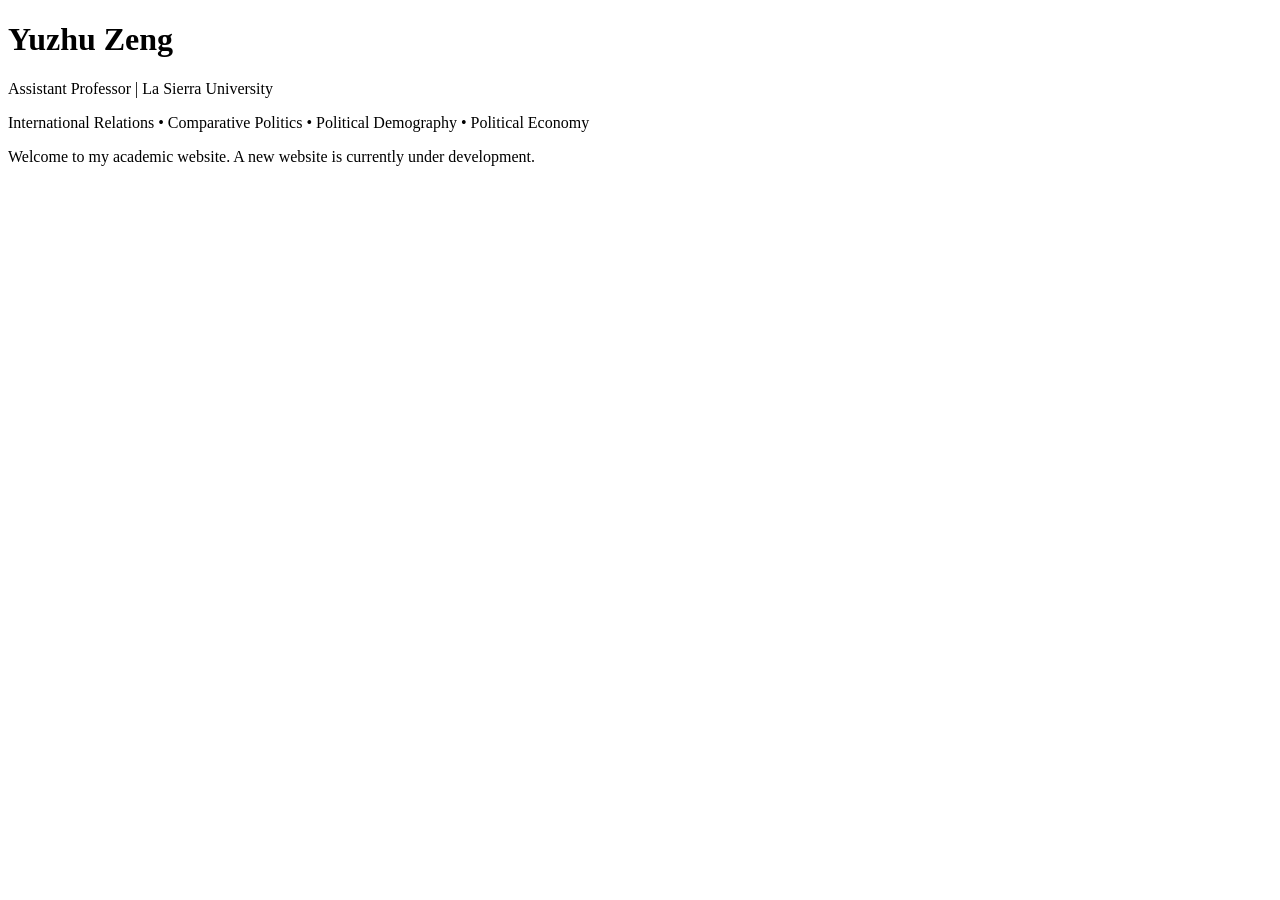
==== index.html @ 9a38152b "Create index.html" ====
<!DOCTYPE html>
<html lang="en">
<head>
  <meta charset="UTF-8">
  <meta name="viewport" content="width=device-width, initial-scale=1.0">
  <title>Yuzhu Zeng</title>
</head>

<body>
  <h1>Yuzhu Zeng</h1>

  <p>
    Assistant Professor | La Sierra University
  </p>

  <p>
    International Relations • Comparative Politics • Political Demography • Political Economy 
  </p>

  <p>
    Welcome to my academic website. A new website is currently under development.
  </p>
</body>
</html>
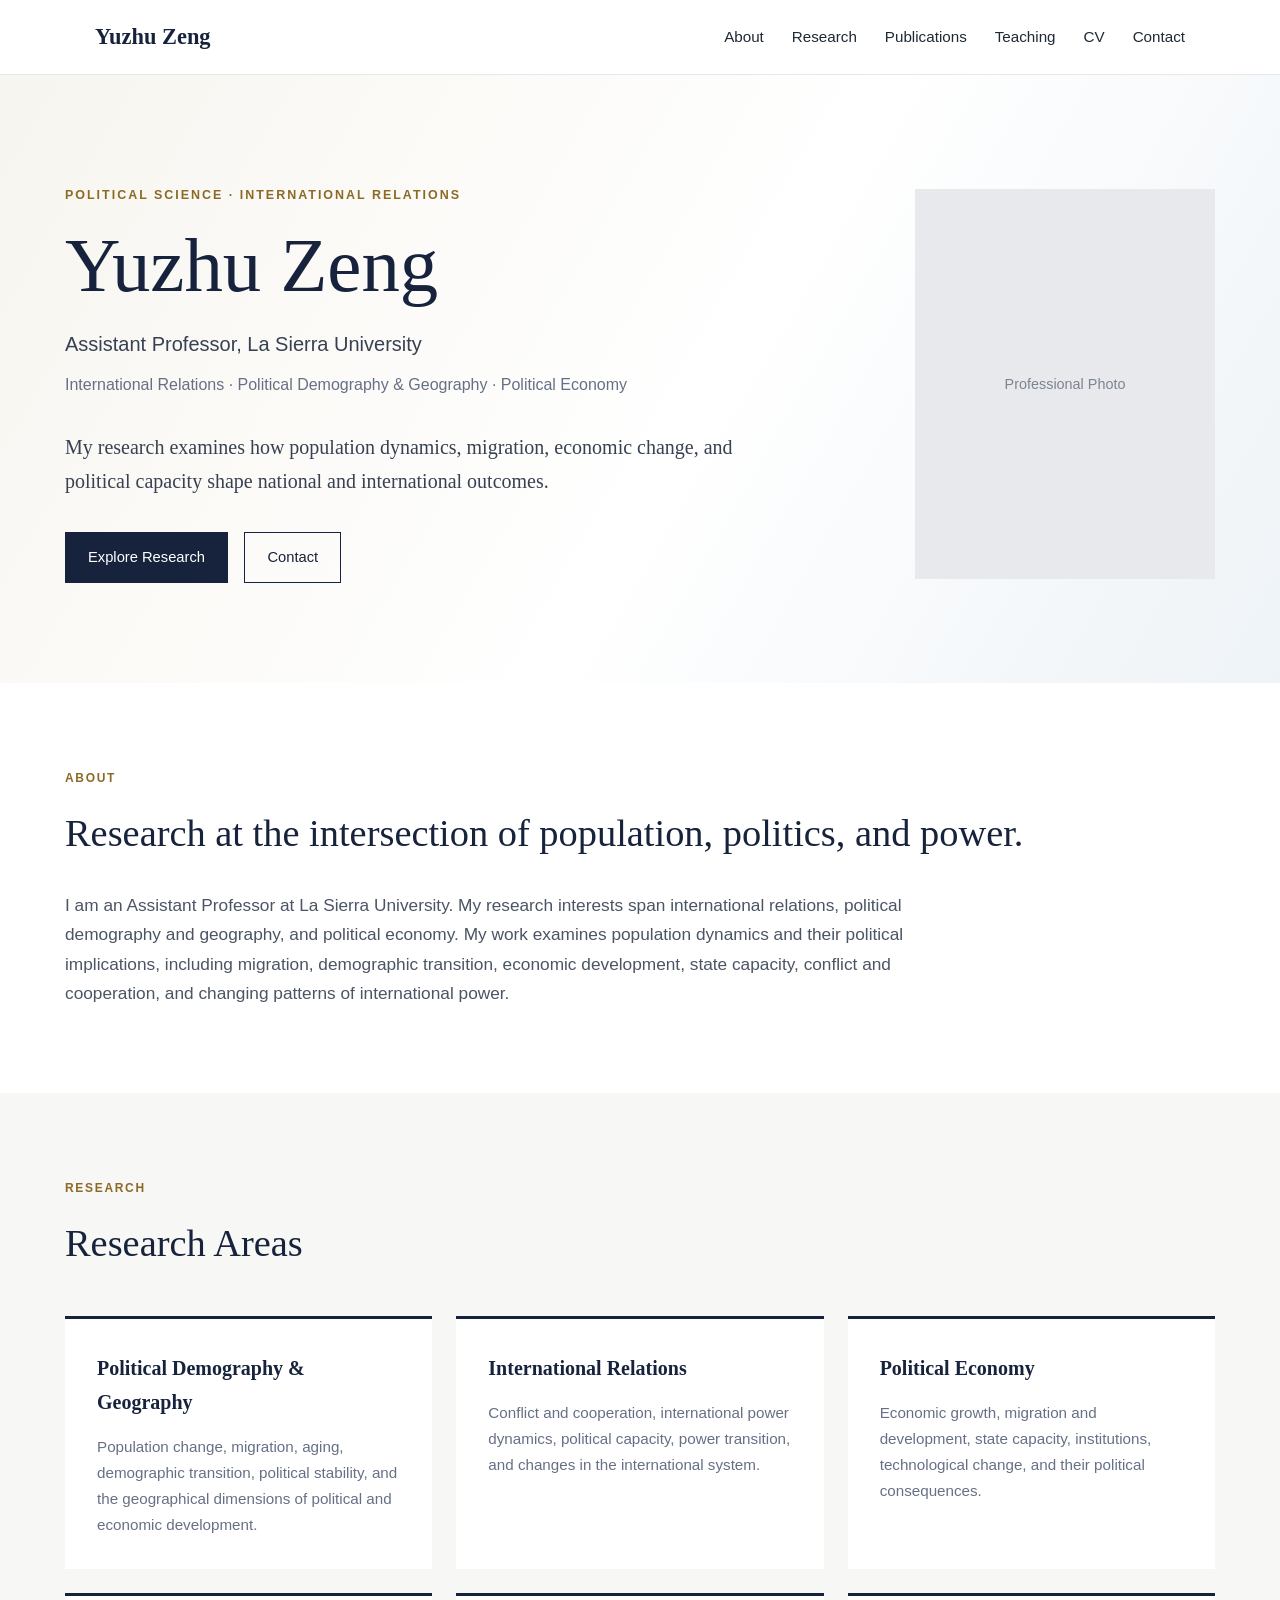
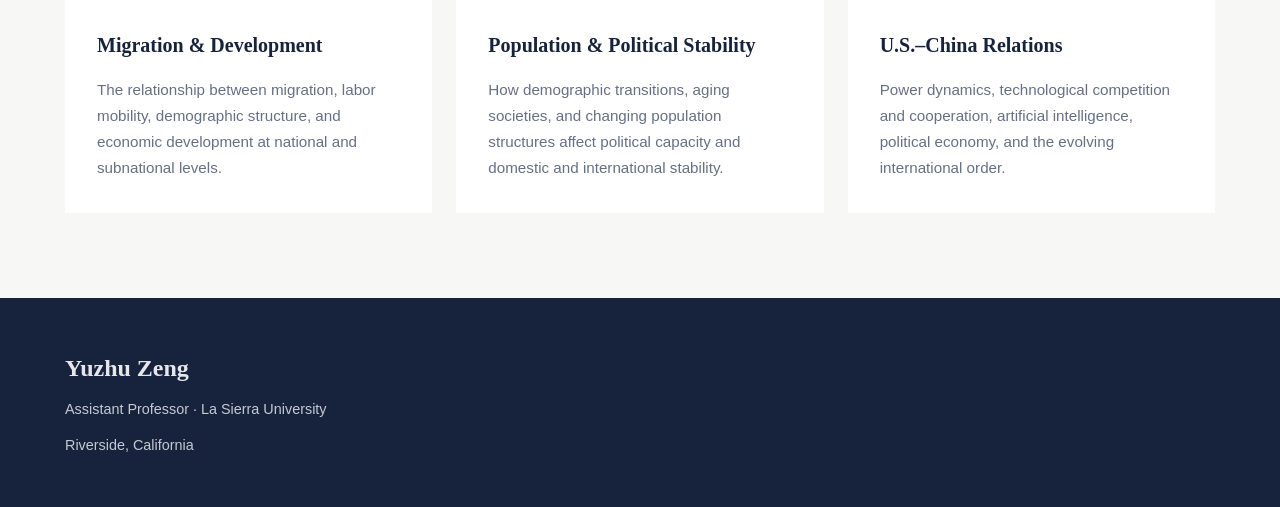
==== commit 44f3f00b: "Update index.html" ====
--- a/index.html
+++ b/index.html
@@ -3,22 +3,459 @@
 <head>
   <meta charset="UTF-8">
   <meta name="viewport" content="width=device-width, initial-scale=1.0">
-  <title>Yuzhu Zeng</title>
+
+  <title>Yuzhu Zeng | Academic Website</title>
+
+  <style>
+    * {
+      box-sizing: border-box;
+      margin: 0;
+      padding: 0;
+    }
+
+    html {
+      scroll-behavior: smooth;
+    }
+
+    body {
+      font-family: Arial, Helvetica, sans-serif;
+      color: #1f2933;
+      background: #ffffff;
+      line-height: 1.7;
+    }
+
+    a {
+      text-decoration: none;
+      color: inherit;
+    }
+
+    /* Navigation */
+    header {
+      position: sticky;
+      top: 0;
+      background: rgba(255,255,255,0.96);
+      border-bottom: 1px solid #e5e7eb;
+      z-index: 100;
+    }
+
+    nav {
+      max-width: 1150px;
+      margin: auto;
+      padding: 18px 30px;
+      display: flex;
+      justify-content: space-between;
+      align-items: center;
+    }
+
+    .name {
+      font-family: Georgia, "Times New Roman", serif;
+      font-size: 1.4rem;
+      font-weight: 600;
+      color: #17233c;
+    }
+
+    .nav-links {
+      display: flex;
+      gap: 28px;
+      font-size: 0.95rem;
+    }
+
+    .nav-links a:hover {
+      color: #8c6a26;
+    }
+
+    /* Hero */
+    .hero {
+      background:
+        linear-gradient(
+          120deg,
+          #f7f5ef 0%,
+          #ffffff 55%,
+          #eef3f7 100%
+        );
+
+      padding: 110px 30px 100px;
+    }
+
+    .hero-inner {
+      max-width: 1150px;
+      margin: auto;
+      display: grid;
+      grid-template-columns: 1.4fr 0.6fr;
+      gap: 70px;
+      align-items: center;
+    }
+
+    .eyebrow {
+      text-transform: uppercase;
+      letter-spacing: 0.16em;
+      font-size: 0.78rem;
+      color: #8c6a26;
+      margin-bottom: 20px;
+      font-weight: 600;
+    }
+
+    h1 {
+      font-family: Georgia, "Times New Roman", serif;
+      font-size: clamp(3rem, 6vw, 5.2rem);
+      line-height: 1.05;
+      color: #17233c;
+      margin-bottom: 20px;
+      font-weight: 500;
+    }
+
+    .position {
+      font-size: 1.25rem;
+      margin-bottom: 10px;
+      color: #374151;
+    }
+
+    .fields {
+      font-size: 1rem;
+      color: #667085;
+      margin-bottom: 32px;
+    }
+
+    .intro {
+      max-width: 720px;
+      font-family: Georgia, "Times New Roman", serif;
+      font-size: 1.25rem;
+      color: #374151;
+      margin-bottom: 34px;
+    }
+
+    .button {
+      display: inline-block;
+      border: 1px solid #17233c;
+      color: #17233c;
+      padding: 12px 22px;
+      margin-right: 12px;
+      font-size: 0.92rem;
+      transition: 0.2s;
+    }
+
+    .button:hover {
+      background: #17233c;
+      color: white;
+    }
+
+    .button.primary {
+      background: #17233c;
+      color: white;
+    }
+
+    .button.primary:hover {
+      background: #283957;
+    }
+
+    /* Photo placeholder */
+    .photo-box {
+      width: 100%;
+      max-width: 300px;
+      height: 390px;
+      margin-left: auto;
+      background: #e7e9ec;
+      display: flex;
+      justify-content: center;
+      align-items: center;
+      color: #7c8490;
+      font-size: 0.9rem;
+    }
+
+    /* Sections */
+    section {
+      padding: 85px 30px;
+    }
+
+    .container {
+      max-width: 1150px;
+      margin: auto;
+    }
+
+    .section-label {
+      color: #8c6a26;
+      text-transform: uppercase;
+      letter-spacing: 0.14em;
+      font-size: 0.75rem;
+      margin-bottom: 12px;
+      font-weight: 600;
+    }
+
+    h2 {
+      font-family: Georgia, "Times New Roman", serif;
+      font-size: 2.4rem;
+      color: #17233c;
+      margin-bottom: 25px;
+      font-weight: 500;
+    }
+
+    .about-text {
+      max-width: 850px;
+      font-size: 1.08rem;
+      color: #4b5563;
+    }
+
+    /* Research */
+    .research {
+      background: #f7f7f5;
+    }
+
+    .research-grid {
+      margin-top: 40px;
+      display: grid;
+      grid-template-columns: repeat(3, 1fr);
+      gap: 24px;
+    }
+
+    .research-card {
+      background: white;
+      padding: 32px;
+      border-top: 3px solid #17233c;
+      min-height: 210px;
+    }
+
+    .research-card h3 {
+      font-family: Georgia, "Times New Roman", serif;
+      color: #17233c;
+      margin-bottom: 15px;
+      font-size: 1.25rem;
+    }
+
+    .research-card p {
+      color: #667085;
+      font-size: 0.95rem;
+    }
+
+    /* Footer */
+    footer {
+      background: #17233c;
+      color: #e5e7eb;
+      padding: 50px 30px;
+    }
+
+    .footer-inner {
+      max-width: 1150px;
+      margin: auto;
+    }
+
+    footer h3 {
+      font-family: Georgia, "Times New Roman", serif;
+      font-size: 1.5rem;
+      margin-bottom: 8px;
+    }
+
+    footer p {
+      color: #c4cad3;
+      font-size: 0.9rem;
+    }
+
+    /* Mobile */
+    @media (max-width: 800px) {
+
+      .nav-links {
+        display: none;
+      }
+
+      .hero-inner {
+        grid-template-columns: 1fr;
+      }
+
+      .photo-box {
+        margin: 20px 0 0;
+        max-width: 260px;
+        height: 330px;
+      }
+
+      .research-grid {
+        grid-template-columns: 1fr;
+      }
+
+      .hero {
+        padding-top: 75px;
+      }
+    }
+  </style>
 </head>
 
+
 <body>
-  <h1>Yuzhu Zeng</h1>
-
-  <p>
-    Assistant Professor | La Sierra University
-  </p>
-
-  <p>
-    International Relations • Comparative Politics • Political Demography • Political Economy 
-  </p>
-
-  <p>
-    Welcome to my academic website. A new website is currently under development.
-  </p>
+
+<header>
+  <nav>
+    <div class="name">Yuzhu Zeng</div>
+
+    <div class="nav-links">
+      <a href="#about">About</a>
+      <a href="#research">Research</a>
+      <a href="#">Publications</a>
+      <a href="#">Teaching</a>
+      <a href="#">CV</a>
+      <a href="#contact">Contact</a>
+    </div>
+  </nav>
+</header>
+
+
+<main>
+
+  <section class="hero">
+
+    <div class="hero-inner">
+
+      <div>
+
+        <div class="eyebrow">
+          Political Science · International Relations
+        </div>
+
+        <h1>Yuzhu Zeng</h1>
+
+        <div class="position">
+          Assistant Professor, La Sierra University
+        </div>
+
+        <div class="fields">
+          International Relations · Political Demography & Geography · Political Economy
+        </div>
+
+        <p class="intro">
+          My research examines how population dynamics, migration,
+          economic change, and political capacity shape national and
+          international outcomes.
+        </p>
+
+        <a class="button primary" href="#research">Explore Research</a>
+        <a class="button" href="#contact">Contact</a>
+
+      </div>
+
+
+      <div class="photo-box">
+        Professional Photo
+      </div>
+
+    </div>
+
+  </section>
+
+
+
+  <section id="about">
+
+    <div class="container">
+
+      <div class="section-label">About</div>
+
+      <h2>Research at the intersection of population, politics, and power.</h2>
+
+      <p class="about-text">
+        I am an Assistant Professor at La Sierra University. My research
+        interests span international relations, political demography and
+        geography, and political economy. My work examines population
+        dynamics and their political implications, including migration,
+        demographic transition, economic development, state capacity,
+        conflict and cooperation, and changing patterns of international
+        power.
+      </p>
+
+    </div>
+
+  </section>
+
+
+
+  <section class="research" id="research">
+
+    <div class="container">
+
+      <div class="section-label">Research</div>
+
+      <h2>Research Areas</h2>
+
+      <div class="research-grid">
+
+        <div class="research-card">
+          <h3>Political Demography & Geography</h3>
+          <p>
+            Population change, migration, aging, demographic transition,
+            political stability, and the geographical dimensions of
+            political and economic development.
+          </p>
+        </div>
+
+        <div class="research-card">
+          <h3>International Relations</h3>
+          <p>
+            Conflict and cooperation, international power dynamics,
+            political capacity, power transition, and changes in the
+            international system.
+          </p>
+        </div>
+
+        <div class="research-card">
+          <h3>Political Economy</h3>
+          <p>
+            Economic growth, migration and development, state capacity,
+            institutions, technological change, and their political
+            consequences.
+          </p>
+        </div>
+
+        <div class="research-card">
+          <h3>Migration & Development</h3>
+          <p>
+            The relationship between migration, labor mobility,
+            demographic structure, and economic development at national
+            and subnational levels.
+          </p>
+        </div>
+
+        <div class="research-card">
+          <h3>Population & Political Stability</h3>
+          <p>
+            How demographic transitions, aging societies, and changing
+            population structures affect political capacity and domestic
+            and international stability.
+          </p>
+        </div>
+
+        <div class="research-card">
+          <h3>U.S.–China Relations</h3>
+          <p>
+            Power dynamics, technological competition and cooperation,
+            artificial intelligence, political economy, and the evolving
+            international order.
+          </p>
+        </div>
+
+      </div>
+
+    </div>
+
+  </section>
+
+</main>
+
+
+
+<footer id="contact">
+
+  <div class="footer-inner">
+
+    <h3>Yuzhu Zeng</h3>
+
+    <p>
+      Assistant Professor · La Sierra University
+    </p>
+
+    <p style="margin-top:12px;">
+      Riverside, California
+    </p>
+
+  </div>
+
+</footer>
+
+
 </body>
 </html>
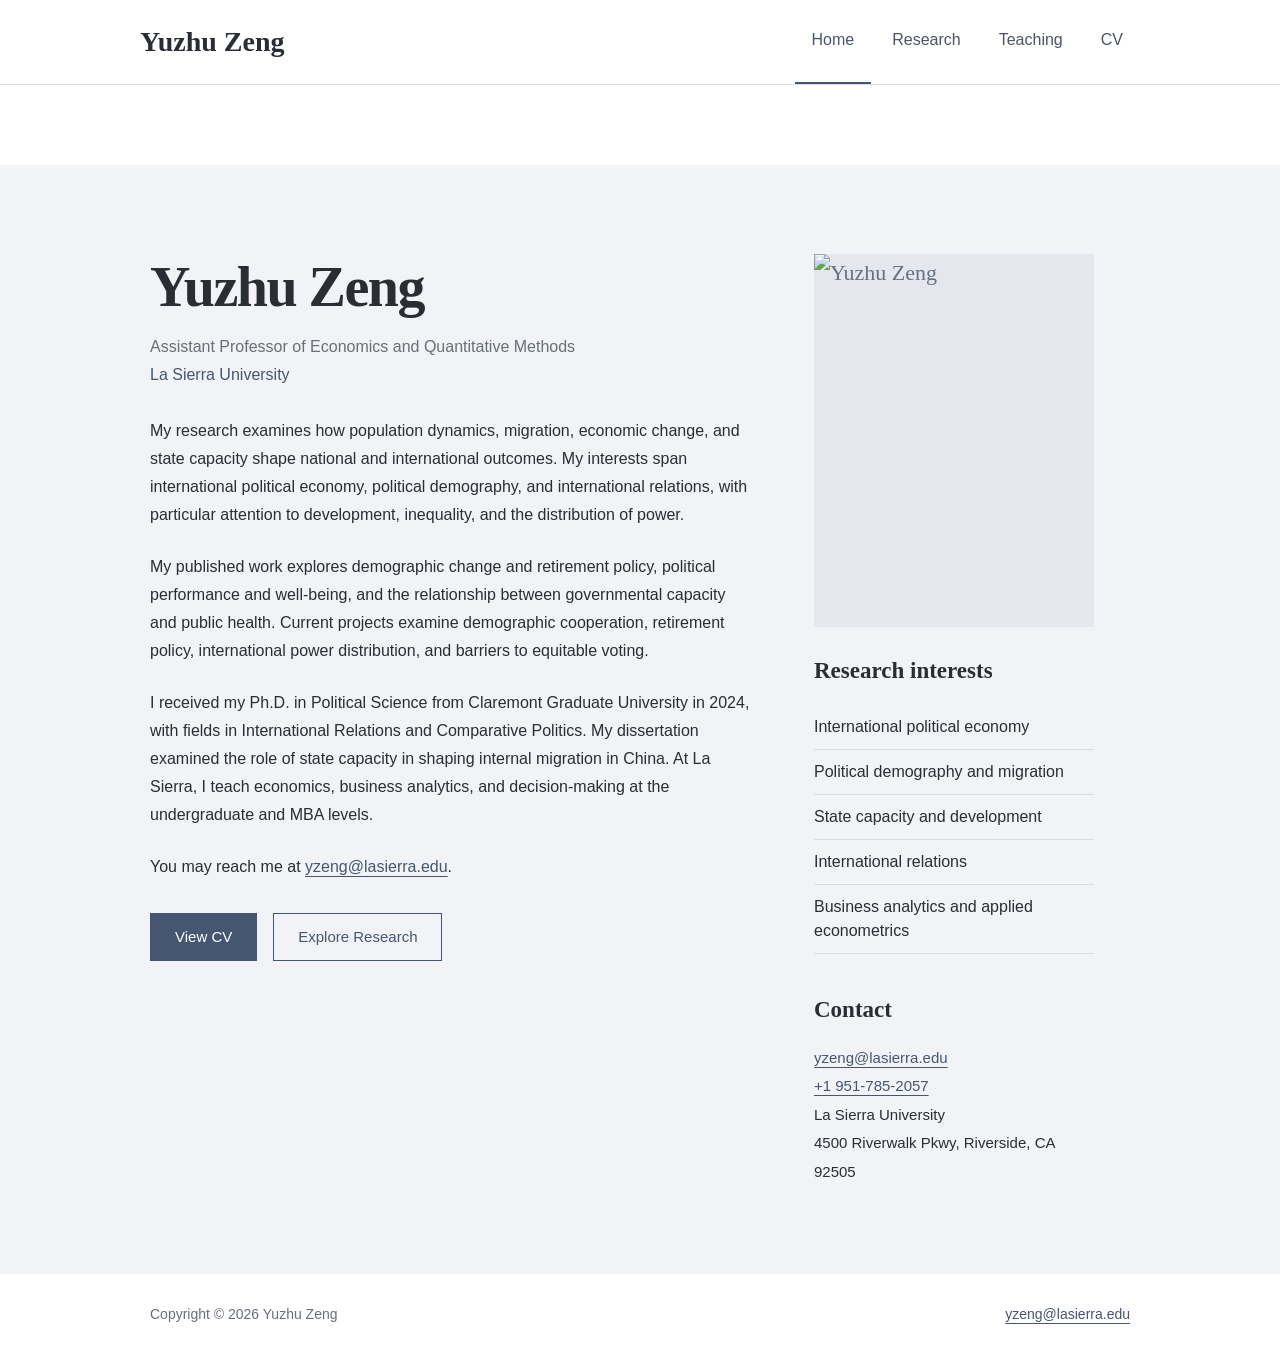
==== commit 8abcbbca: "Build academic website from CV and portrait" ====
--- a/index.html
+++ b/index.html
@@ -1,461 +1,2 @@
-<!DOCTYPE html>
-<html lang="en">
-<head>
-  <meta charset="UTF-8">
-  <meta name="viewport" content="width=device-width, initial-scale=1.0">
-
-  <title>Yuzhu Zeng | Academic Website</title>
-
-  <style>
-    * {
-      box-sizing: border-box;
-      margin: 0;
-      padding: 0;
-    }
-
-    html {
-      scroll-behavior: smooth;
-    }
-
-    body {
-      font-family: Arial, Helvetica, sans-serif;
-      color: #1f2933;
-      background: #ffffff;
-      line-height: 1.7;
-    }
-
-    a {
-      text-decoration: none;
-      color: inherit;
-    }
-
-    /* Navigation */
-    header {
-      position: sticky;
-      top: 0;
-      background: rgba(255,255,255,0.96);
-      border-bottom: 1px solid #e5e7eb;
-      z-index: 100;
-    }
-
-    nav {
-      max-width: 1150px;
-      margin: auto;
-      padding: 18px 30px;
-      display: flex;
-      justify-content: space-between;
-      align-items: center;
-    }
-
-    .name {
-      font-family: Georgia, "Times New Roman", serif;
-      font-size: 1.4rem;
-      font-weight: 600;
-      color: #17233c;
-    }
-
-    .nav-links {
-      display: flex;
-      gap: 28px;
-      font-size: 0.95rem;
-    }
-
-    .nav-links a:hover {
-      color: #8c6a26;
-    }
-
-    /* Hero */
-    .hero {
-      background:
-        linear-gradient(
-          120deg,
-          #f7f5ef 0%,
-          #ffffff 55%,
-          #eef3f7 100%
-        );
-
-      padding: 110px 30px 100px;
-    }
-
-    .hero-inner {
-      max-width: 1150px;
-      margin: auto;
-      display: grid;
-      grid-template-columns: 1.4fr 0.6fr;
-      gap: 70px;
-      align-items: center;
-    }
-
-    .eyebrow {
-      text-transform: uppercase;
-      letter-spacing: 0.16em;
-      font-size: 0.78rem;
-      color: #8c6a26;
-      margin-bottom: 20px;
-      font-weight: 600;
-    }
-
-    h1 {
-      font-family: Georgia, "Times New Roman", serif;
-      font-size: clamp(3rem, 6vw, 5.2rem);
-      line-height: 1.05;
-      color: #17233c;
-      margin-bottom: 20px;
-      font-weight: 500;
-    }
-
-    .position {
-      font-size: 1.25rem;
-      margin-bottom: 10px;
-      color: #374151;
-    }
-
-    .fields {
-      font-size: 1rem;
-      color: #667085;
-      margin-bottom: 32px;
-    }
-
-    .intro {
-      max-width: 720px;
-      font-family: Georgia, "Times New Roman", serif;
-      font-size: 1.25rem;
-      color: #374151;
-      margin-bottom: 34px;
-    }
-
-    .button {
-      display: inline-block;
-      border: 1px solid #17233c;
-      color: #17233c;
-      padding: 12px 22px;
-      margin-right: 12px;
-      font-size: 0.92rem;
-      transition: 0.2s;
-    }
-
-    .button:hover {
-      background: #17233c;
-      color: white;
-    }
-
-    .button.primary {
-      background: #17233c;
-      color: white;
-    }
-
-    .button.primary:hover {
-      background: #283957;
-    }
-
-    /* Photo placeholder */
-    .photo-box {
-      width: 100%;
-      max-width: 300px;
-      height: 390px;
-      margin-left: auto;
-      background: #e7e9ec;
-      display: flex;
-      justify-content: center;
-      align-items: center;
-      color: #7c8490;
-      font-size: 0.9rem;
-    }
-
-    /* Sections */
-    section {
-      padding: 85px 30px;
-    }
-
-    .container {
-      max-width: 1150px;
-      margin: auto;
-    }
-
-    .section-label {
-      color: #8c6a26;
-      text-transform: uppercase;
-      letter-spacing: 0.14em;
-      font-size: 0.75rem;
-      margin-bottom: 12px;
-      font-weight: 600;
-    }
-
-    h2 {
-      font-family: Georgia, "Times New Roman", serif;
-      font-size: 2.4rem;
-      color: #17233c;
-      margin-bottom: 25px;
-      font-weight: 500;
-    }
-
-    .about-text {
-      max-width: 850px;
-      font-size: 1.08rem;
-      color: #4b5563;
-    }
-
-    /* Research */
-    .research {
-      background: #f7f7f5;
-    }
-
-    .research-grid {
-      margin-top: 40px;
-      display: grid;
-      grid-template-columns: repeat(3, 1fr);
-      gap: 24px;
-    }
-
-    .research-card {
-      background: white;
-      padding: 32px;
-      border-top: 3px solid #17233c;
-      min-height: 210px;
-    }
-
-    .research-card h3 {
-      font-family: Georgia, "Times New Roman", serif;
-      color: #17233c;
-      margin-bottom: 15px;
-      font-size: 1.25rem;
-    }
-
-    .research-card p {
-      color: #667085;
-      font-size: 0.95rem;
-    }
-
-    /* Footer */
-    footer {
-      background: #17233c;
-      color: #e5e7eb;
-      padding: 50px 30px;
-    }
-
-    .footer-inner {
-      max-width: 1150px;
-      margin: auto;
-    }
-
-    footer h3 {
-      font-family: Georgia, "Times New Roman", serif;
-      font-size: 1.5rem;
-      margin-bottom: 8px;
-    }
-
-    footer p {
-      color: #c4cad3;
-      font-size: 0.9rem;
-    }
-
-    /* Mobile */
-    @media (max-width: 800px) {
-
-      .nav-links {
-        display: none;
-      }
-
-      .hero-inner {
-        grid-template-columns: 1fr;
-      }
-
-      .photo-box {
-        margin: 20px 0 0;
-        max-width: 260px;
-        height: 330px;
-      }
-
-      .research-grid {
-        grid-template-columns: 1fr;
-      }
-
-      .hero {
-        padding-top: 75px;
-      }
-    }
-  </style>
-</head>
-
-
-<body>
-
-<header>
-  <nav>
-    <div class="name">Yuzhu Zeng</div>
-
-    <div class="nav-links">
-      <a href="#about">About</a>
-      <a href="#research">Research</a>
-      <a href="#">Publications</a>
-      <a href="#">Teaching</a>
-      <a href="#">CV</a>
-      <a href="#contact">Contact</a>
-    </div>
-  </nav>
-</header>
-
-
-<main>
-
-  <section class="hero">
-
-    <div class="hero-inner">
-
-      <div>
-
-        <div class="eyebrow">
-          Political Science · International Relations
-        </div>
-
-        <h1>Yuzhu Zeng</h1>
-
-        <div class="position">
-          Assistant Professor, La Sierra University
-        </div>
-
-        <div class="fields">
-          International Relations · Political Demography & Geography · Political Economy
-        </div>
-
-        <p class="intro">
-          My research examines how population dynamics, migration,
-          economic change, and political capacity shape national and
-          international outcomes.
-        </p>
-
-        <a class="button primary" href="#research">Explore Research</a>
-        <a class="button" href="#contact">Contact</a>
-
-      </div>
-
-
-      <div class="photo-box">
-        Professional Photo
-      </div>
-
-    </div>
-
-  </section>
-
-
-
-  <section id="about">
-
-    <div class="container">
-
-      <div class="section-label">About</div>
-
-      <h2>Research at the intersection of population, politics, and power.</h2>
-
-      <p class="about-text">
-        I am an Assistant Professor at La Sierra University. My research
-        interests span international relations, political demography and
-        geography, and political economy. My work examines population
-        dynamics and their political implications, including migration,
-        demographic transition, economic development, state capacity,
-        conflict and cooperation, and changing patterns of international
-        power.
-      </p>
-
-    </div>
-
-  </section>
-
-
-
-  <section class="research" id="research">
-
-    <div class="container">
-
-      <div class="section-label">Research</div>
-
-      <h2>Research Areas</h2>
-
-      <div class="research-grid">
-
-        <div class="research-card">
-          <h3>Political Demography & Geography</h3>
-          <p>
-            Population change, migration, aging, demographic transition,
-            political stability, and the geographical dimensions of
-            political and economic development.
-          </p>
-        </div>
-
-        <div class="research-card">
-          <h3>International Relations</h3>
-          <p>
-            Conflict and cooperation, international power dynamics,
-            political capacity, power transition, and changes in the
-            international system.
-          </p>
-        </div>
-
-        <div class="research-card">
-          <h3>Political Economy</h3>
-          <p>
-            Economic growth, migration and development, state capacity,
-            institutions, technological change, and their political
-            consequences.
-          </p>
-        </div>
-
-        <div class="research-card">
-          <h3>Migration & Development</h3>
-          <p>
-            The relationship between migration, labor mobility,
-            demographic structure, and economic development at national
-            and subnational levels.
-          </p>
-        </div>
-
-        <div class="research-card">
-          <h3>Population & Political Stability</h3>
-          <p>
-            How demographic transitions, aging societies, and changing
-            population structures affect political capacity and domestic
-            and international stability.
-          </p>
-        </div>
-
-        <div class="research-card">
-          <h3>U.S.–China Relations</h3>
-          <p>
-            Power dynamics, technological competition and cooperation,
-            artificial intelligence, political economy, and the evolving
-            international order.
-          </p>
-        </div>
-
-      </div>
-
-    </div>
-
-  </section>
-
-</main>
-
-
-
-<footer id="contact">
-
-  <div class="footer-inner">
-
-    <h3>Yuzhu Zeng</h3>
-
-    <p>
-      Assistant Professor · La Sierra University
-    </p>
-
-    <p style="margin-top:12px;">
-      Riverside, California
-    </p>
-
-  </div>
-
-</footer>
-
-
-</body>
-</html>
+<!doctype html>
+<html lang="en"><head><meta charset="utf-8"><meta name="viewport" content="width=device-width, initial-scale=1"><title>Yuzhu Zeng</title><meta name="description" content="Yuzhu Zeng is an Assistant Professor of Economics and Quantitative Methods at La Sierra University, researching political economy, demography, and state capacity."><link rel="canonical" href="https://yuzhuzeng.com/"><link rel="icon" type="image/svg+xml" href="data:image/svg+xml,%3Csvg%20xmlns%3D%22http%3A%2F%2Fwww.w3.org%2F2000%2Fsvg%22%20viewBox%3D%220%200%2064%2064%22%3E%3Crect%20width%3D%2264%22%20height%3D%2264%22%20rx%3D%228%22%20fill%3D%22%23455671%22%2F%3E%3Ctext%20x%3D%2232%22%20y%3D%2244%22%20text-anchor%3D%22middle%22%20font-family%3D%22Georgia%22%20font-size%3D%2238%22%20fill%3D%22white%22%3EZ%3C%2Ftext%3E%3C%2Fsvg%3E"><link rel="stylesheet" href="styles.css"></head><body><a class="skip" href="#content">Skip to content</a><header class="header"><div class="header-inner"><a class="brand" href="./">Yuzhu Zeng</a><nav class="nav" aria-label="Main navigation"><a href="./" aria-current="page">Home</a><a href="research/">Research</a><a href="teaching/">Teaching</a><a href="cv/">CV</a></nav></div></header><main id="content"><div class="content"><div class="home-grid"><div id="about"><h1>Yuzhu Zeng</h1><p class="affiliation">Assistant Professor of Economics and Quantitative Methods<br><a href="https://lasierra.edu/">La Sierra University</a></p><p>My research examines how population dynamics, migration, economic change, and state capacity shape national and international outcomes. My interests span international political economy, political demography, and international relations, with particular attention to development, inequality, and the distribution of power.</p><p>My published work explores demographic change and retirement policy, political performance and well-being, and the relationship between governmental capacity and public health. Current projects examine demographic cooperation, retirement policy, international power distribution, and barriers to equitable voting.</p><p>I received my Ph.D. in Political Science from Claremont Graduate University in 2024, with fields in International Relations and Comparative Politics. My dissertation examined the role of state capacity in shaping internal migration in China. At La Sierra, I teach economics, business analytics, and decision-making at the undergraduate and MBA levels.</p><p>You may reach me at <a href="mailto:yzeng@lasierra.edu">yzeng@lasierra.edu</a>.</p><div class="actions"><a class="button primary" href="cv/">View CV</a><a class="button" href="research/">Explore Research</a></div></div><aside class="profile-aside"><img class="portrait" src="assets/yuzhu-zeng.jpg" alt="Yuzhu Zeng" width="300" height="340"><h2>Research interests</h2><ul class="interest-list"><li>International political economy</li><li>Political demography and migration</li><li>State capacity and development</li><li>International relations</li><li>Business analytics and applied econometrics</li></ul><h2>Contact</h2><address id="contact"><a href="mailto:yzeng@lasierra.edu">yzeng@lasierra.edu</a><br><a href="tel:+19517852057">+1 951-785-2057</a><br>La Sierra University<br>4500 Riverwalk Pkwy, Riverside, CA 92505</address></aside></div></div></main><footer class="footer"><span>Copyright © 2026 Yuzhu Zeng</span><a href="mailto:yzeng@lasierra.edu">yzeng@lasierra.edu</a></footer></body></html>
--- a/styles.css
+++ b/styles.css
@@ -0,0 +1,3 @@
+:root{color-scheme:light;--ink:#292e35;--muted:#686f79;--accent:#455671;--surface:#f1f3f6;--line:#d9dde3}*{box-sizing:border-box}html{scroll-behavior:smooth}body{margin:0;color:var(--ink);font-family:Arial,Helvetica,sans-serif;font-size:16px;line-height:1.75}a{color:var(--accent);text-underline-offset:4px}a:hover{color:#1b2a43}a:focus-visible,summary:focus-visible{outline:3px solid #687fa3;outline-offset:5px}.skip{position:absolute;left:16px;top:-100px;background:white;padding:10px;z-index:2}.skip:focus{top:10px}.header{border-bottom:1px solid var(--line)}.header-inner{max-width:1000px;margin:auto;display:flex;align-items:center;justify-content:space-between;gap:24px;min-height:84px}.brand{font:bold 28px Georgia,serif;color:var(--ink);text-decoration:none}.nav{display:flex;align-self:stretch;gap:4px}.nav a{padding:26px 17px 22px;text-decoration:none;border-bottom:2px solid transparent;color:#4d5561}.nav a[aria-current=page]{border-color:var(--accent);color:var(--accent)}main{margin-top:80px;background:var(--surface);min-height:calc(100vh - 258px)}.content{max-width:1000px;margin:auto;padding:80px 10px 88px}.home-grid{display:grid;grid-template-columns:minmax(0,600px) 300px;gap:64px;align-items:start}h1,h2,h3{font-family:Georgia,'Times New Roman',serif;line-height:1.2;color:var(--ink)}h1{font-size:56px;margin:9px 0 12px;font-weight:700;letter-spacing:-1.5px}h2{font-size:30px;margin:0 0 26px}h3{font-size:21px;margin:0 0 10px}p{margin:0 0 24px}.affiliation{color:var(--muted);margin-bottom:28px}.placeholder{color:var(--muted)}.portrait{height:340px;display:flex;align-items:center;justify-content:center;background:#e4e8ee;border:1px solid #d2d8e1;color:#657080;font-family:Georgia,serif;font-size:22px}.actions{display:flex;gap:16px;flex-wrap:wrap;margin-top:32px}.button{display:inline-block;padding:10px 24px;text-decoration:none;border:1px solid var(--accent);font-size:15px}.button.primary{background:var(--accent);color:white}.button:hover{background:#dfe5ee}.button.primary:hover{background:#33435c}.page-title{font-size:42px;margin:0 0 42px}.section{margin-bottom:48px;max-width:820px}.section:last-child{margin-bottom:0}.entry{padding:24px 0;border-top:1px solid var(--line)}.entry p{margin:8px 0}.entry summary{cursor:pointer;font-weight:600;color:var(--accent)}.entry details p{padding:12px 0 0;font-weight:normal;color:var(--muted)}.footer{max-width:1000px;margin:0 auto;padding:28px 10px;font-size:14px;color:var(--muted)}@media(max-width:1100px){.header-inner{margin:0 32px}.content,.footer{margin:0 32px}.home-grid{grid-template-columns:minmax(0,1fr) 28%;gap:40px}.portrait{height:auto;aspect-ratio:15/17}}@media(max-width:650px){.header-inner{margin:0 22px;display:block;padding-top:20px}.brand{font-size:25px}.nav{margin-top:10px}.nav a{padding:12px 13px}.nav a:first-child{padding-left:0}main{margin-top:30px}.content{margin:0;padding:40px 24px 52px}.home-grid{grid-template-columns:1fr;gap:32px}h1{font-size:43px}.page-title{font-size:36px}.portrait{max-width:300px;width:100%;grid-row:2}.footer{margin:0;padding:24px}.actions{gap:12px}h2{font-size:27px}}@media(prefers-reduced-motion:reduce){html{scroll-behavior:auto}}
+.profile-aside{border-top:3px solid var(--accent);padding-top:26px;margin-top:13px}.profile-aside h2{font-size:23px;margin:0 0 20px}.profile-aside address{font-style:normal;font-size:15px;line-height:1.9;overflow-wrap:anywhere}.interest-list{list-style:none;padding:0;margin:0 0 42px}.interest-list li{padding:10px 0;border-bottom:1px solid var(--line);line-height:1.5}.profile-aside .portrait{width:100%;object-fit:cover;margin-bottom:30px}.section-nav{display:flex;flex-wrap:wrap;gap:12px 24px;border-bottom:1px solid var(--line);padding-bottom:24px;margin-bottom:48px}.section{scroll-margin-top:28px}.publication h3{line-height:1.4;font-size:22px}.publication-meta,.section-meta,.download-meta,.course-level{color:var(--muted)}.publication-meta{font-size:15px}.paper-link{font-size:14px}.page-intro{max-width:760px;margin-bottom:40px}.teaching-section h2{margin-bottom:10px}.section-meta{margin-bottom:24px}.course{display:grid;grid-template-columns:155px 1fr;gap:30px}.course .course-code{margin:0;font-weight:bold;font-size:15px;color:var(--accent)}.course-level{font-size:14px;display:block;line-height:1.5;margin-top:6px}.course h3{font-size:22px;line-height:1.35}.course p{margin:8px 0 0}.cv-entry{display:grid;grid-template-columns:145px 1fr;gap:28px}.cv-year{color:var(--accent);font-size:15px}.cv-entry h3{font-size:22px;line-height:1.4}.cv-download{display:flex;gap:20px;align-items:center;flex-wrap:wrap;margin-bottom:56px}.download-meta{font-size:14px}.footer{display:flex;justify-content:space-between;gap:16px;flex-wrap:wrap}.affiliation a{text-decoration:none}.home-grid{grid-template-columns:minmax(0,600px) minmax(0,280px)}@media(max-width:1100px){.home-grid{grid-template-columns:minmax(0,1fr) minmax(0,260px);gap:40px}}@media(max-width:760px){.home-grid{grid-template-columns:1fr}.profile-aside{max-width:100%;margin-top:8px}.profile-aside .portrait{max-width:300px}.course,.cv-entry{grid-template-columns:1fr;gap:10px}.section-nav{gap:10px 20px}.course-level{display:inline;margin-left:12px}.course .course-code{display:inline}.cv-entry h3,.course h3,.publication h3{font-size:21px}.page-title{margin-bottom:28px}}
+.profile-aside:has(.portrait){border-top:0;padding-top:0;margin-top:9px}.profile-aside .portrait{height:auto;aspect-ratio:3/4;object-fit:cover;border:0;}
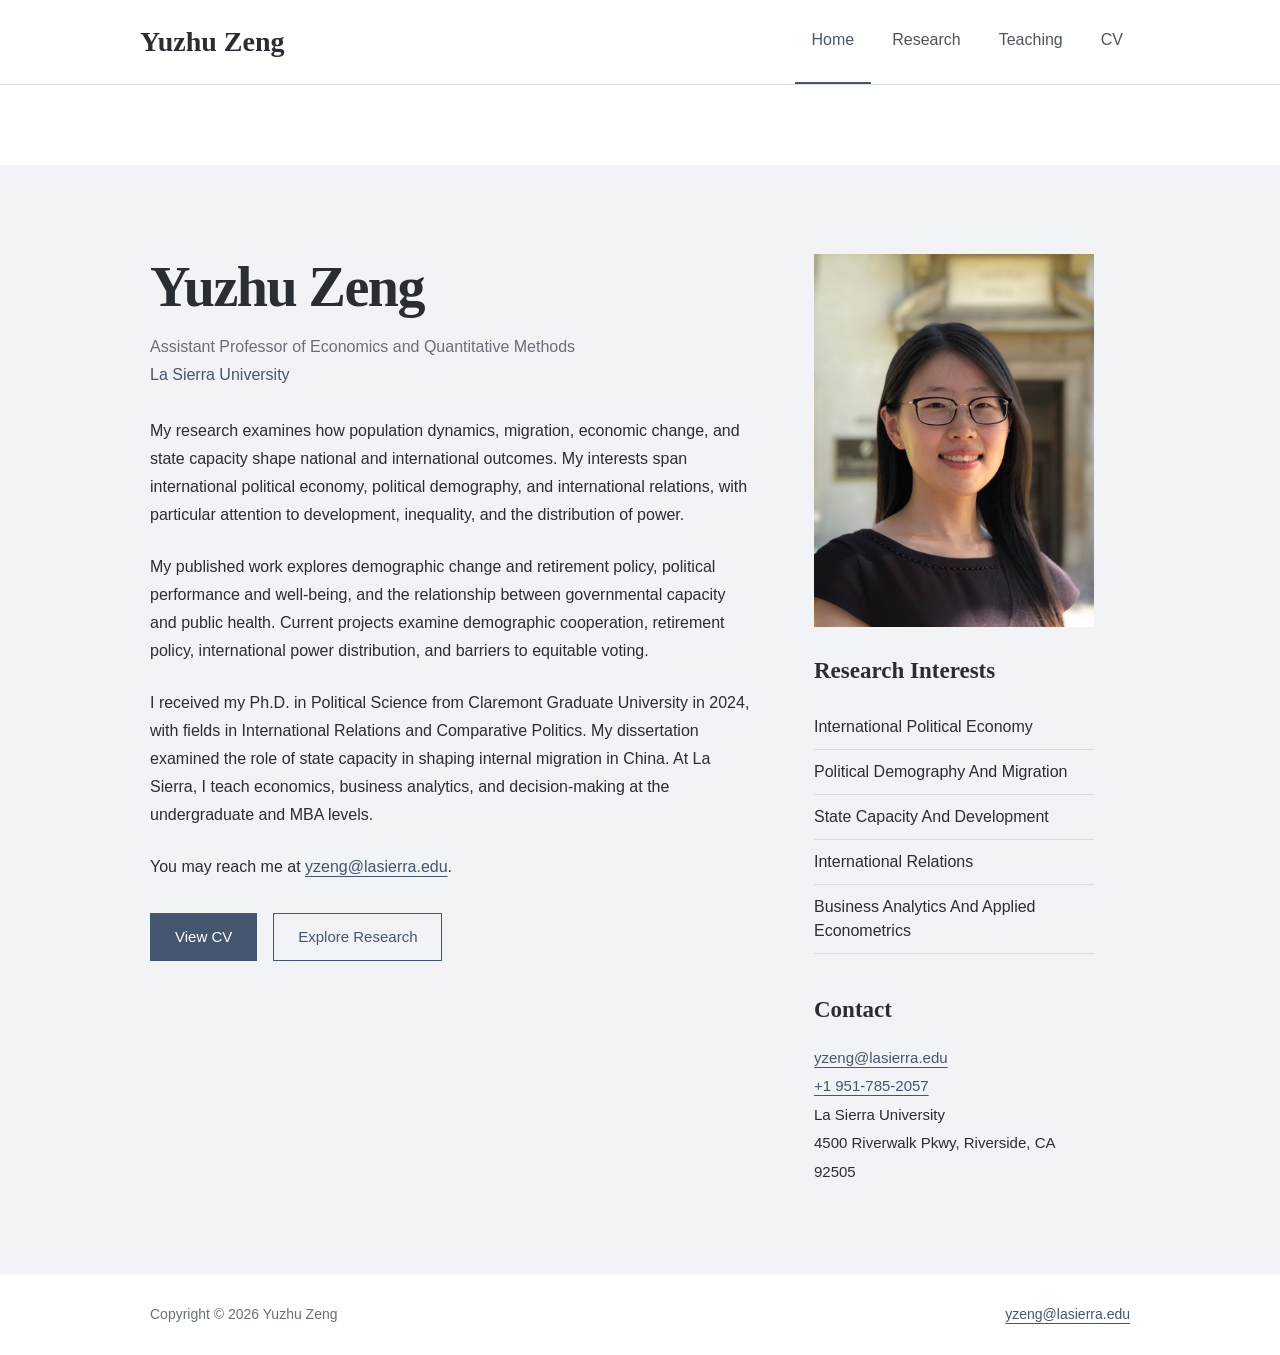
==== commit c5f1cb22: "Capitalize research interests and style research tabs" ====
--- a/index.html
+++ b/index.html
@@ -1,2 +1,2 @@
 <!doctype html>
-<html lang="en"><head><meta charset="utf-8"><meta name="viewport" content="width=device-width, initial-scale=1"><title>Yuzhu Zeng</title><meta name="description" content="Yuzhu Zeng is an Assistant Professor of Economics and Quantitative Methods at La Sierra University, researching political economy, demography, and state capacity."><link rel="canonical" href="https://yuzhuzeng.com/"><link rel="icon" type="image/svg+xml" href="data:image/svg+xml,%3Csvg%20xmlns%3D%22http%3A%2F%2Fwww.w3.org%2F2000%2Fsvg%22%20viewBox%3D%220%200%2064%2064%22%3E%3Crect%20width%3D%2264%22%20height%3D%2264%22%20rx%3D%228%22%20fill%3D%22%23455671%22%2F%3E%3Ctext%20x%3D%2232%22%20y%3D%2244%22%20text-anchor%3D%22middle%22%20font-family%3D%22Georgia%22%20font-size%3D%2238%22%20fill%3D%22white%22%3EZ%3C%2Ftext%3E%3C%2Fsvg%3E"><link rel="stylesheet" href="styles.css"></head><body><a class="skip" href="#content">Skip to content</a><header class="header"><div class="header-inner"><a class="brand" href="./">Yuzhu Zeng</a><nav class="nav" aria-label="Main navigation"><a href="./" aria-current="page">Home</a><a href="research/">Research</a><a href="teaching/">Teaching</a><a href="cv/">CV</a></nav></div></header><main id="content"><div class="content"><div class="home-grid"><div id="about"><h1>Yuzhu Zeng</h1><p class="affiliation">Assistant Professor of Economics and Quantitative Methods<br><a href="https://lasierra.edu/">La Sierra University</a></p><p>My research examines how population dynamics, migration, economic change, and state capacity shape national and international outcomes. My interests span international political economy, political demography, and international relations, with particular attention to development, inequality, and the distribution of power.</p><p>My published work explores demographic change and retirement policy, political performance and well-being, and the relationship between governmental capacity and public health. Current projects examine demographic cooperation, retirement policy, international power distribution, and barriers to equitable voting.</p><p>I received my Ph.D. in Political Science from Claremont Graduate University in 2024, with fields in International Relations and Comparative Politics. My dissertation examined the role of state capacity in shaping internal migration in China. At La Sierra, I teach economics, business analytics, and decision-making at the undergraduate and MBA levels.</p><p>You may reach me at <a href="mailto:yzeng@lasierra.edu">yzeng@lasierra.edu</a>.</p><div class="actions"><a class="button primary" href="cv/">View CV</a><a class="button" href="research/">Explore Research</a></div></div><aside class="profile-aside"><img class="portrait" src="assets/yuzhu-zeng.jpg" alt="Yuzhu Zeng" width="300" height="340"><h2>Research interests</h2><ul class="interest-list"><li>International political economy</li><li>Political demography and migration</li><li>State capacity and development</li><li>International relations</li><li>Business analytics and applied econometrics</li></ul><h2>Contact</h2><address id="contact"><a href="mailto:yzeng@lasierra.edu">yzeng@lasierra.edu</a><br><a href="tel:+19517852057">+1 951-785-2057</a><br>La Sierra University<br>4500 Riverwalk Pkwy, Riverside, CA 92505</address></aside></div></div></main><footer class="footer"><span>Copyright © 2026 Yuzhu Zeng</span><a href="mailto:yzeng@lasierra.edu">yzeng@lasierra.edu</a></footer></body></html>
+<html lang="en"><head><meta charset="utf-8"><meta name="viewport" content="width=device-width, initial-scale=1"><title>Yuzhu Zeng</title><meta name="description" content="Yuzhu Zeng is an Assistant Professor of Economics and Quantitative Methods at La Sierra University, researching political economy, demography, and state capacity."><link rel="canonical" href="https://yuzhuzeng.com/"><link rel="icon" type="image/svg+xml" href="data:image/svg+xml,%3Csvg%20xmlns%3D%22http%3A%2F%2Fwww.w3.org%2F2000%2Fsvg%22%20viewBox%3D%220%200%2064%2064%22%3E%3Crect%20width%3D%2264%22%20height%3D%2264%22%20rx%3D%228%22%20fill%3D%22%23455671%22%2F%3E%3Ctext%20x%3D%2232%22%20y%3D%2244%22%20text-anchor%3D%22middle%22%20font-family%3D%22Georgia%22%20font-size%3D%2238%22%20fill%3D%22white%22%3EZ%3C%2Ftext%3E%3C%2Fsvg%3E"><link rel="stylesheet" href="styles.css"></head><body><a class="skip" href="#content">Skip to content</a><header class="header"><div class="header-inner"><a class="brand" href="./">Yuzhu Zeng</a><nav class="nav" aria-label="Main navigation"><a href="./" aria-current="page">Home</a><a href="research/">Research</a><a href="teaching/">Teaching</a><a href="cv/">CV</a></nav></div></header><main id="content"><div class="content"><div class="home-grid"><div id="about"><h1>Yuzhu Zeng</h1><p class="affiliation">Assistant Professor of Economics and Quantitative Methods<br><a href="https://lasierra.edu/">La Sierra University</a></p><p>My research examines how population dynamics, migration, economic change, and state capacity shape national and international outcomes. My interests span international political economy, political demography, and international relations, with particular attention to development, inequality, and the distribution of power.</p><p>My published work explores demographic change and retirement policy, political performance and well-being, and the relationship between governmental capacity and public health. Current projects examine demographic cooperation, retirement policy, international power distribution, and barriers to equitable voting.</p><p>I received my Ph.D. in Political Science from Claremont Graduate University in 2024, with fields in International Relations and Comparative Politics. My dissertation examined the role of state capacity in shaping internal migration in China. At La Sierra, I teach economics, business analytics, and decision-making at the undergraduate and MBA levels.</p><p>You may reach me at <a href="mailto:yzeng@lasierra.edu">yzeng@lasierra.edu</a>.</p><div class="actions"><a class="button primary" href="cv/">View CV</a><a class="button" href="research/">Explore Research</a></div></div><aside class="profile-aside"><img class="portrait" src="assets/yuzhu-zeng.jpg" alt="Yuzhu Zeng" width="300" height="340"><h2>Research Interests</h2><ul class="interest-list"><li>International Political Economy</li><li>Political Demography And Migration</li><li>State Capacity And Development</li><li>International Relations</li><li>Business Analytics And Applied Econometrics</li></ul><h2>Contact</h2><address id="contact"><a href="mailto:yzeng@lasierra.edu">yzeng@lasierra.edu</a><br><a href="tel:+19517852057">+1 951-785-2057</a><br>La Sierra University<br>4500 Riverwalk Pkwy, Riverside, CA 92505</address></aside></div></div></main><footer class="footer"><span>Copyright © 2026 Yuzhu Zeng</span><a href="mailto:yzeng@lasierra.edu">yzeng@lasierra.edu</a></footer></body></html>
--- a/styles.css
+++ b/styles.css
@@ -1,3 +1,5 @@
 :root{color-scheme:light;--ink:#292e35;--muted:#686f79;--accent:#455671;--surface:#f1f3f6;--line:#d9dde3}*{box-sizing:border-box}html{scroll-behavior:smooth}body{margin:0;color:var(--ink);font-family:Arial,Helvetica,sans-serif;font-size:16px;line-height:1.75}a{color:var(--accent);text-underline-offset:4px}a:hover{color:#1b2a43}a:focus-visible,summary:focus-visible{outline:3px solid #687fa3;outline-offset:5px}.skip{position:absolute;left:16px;top:-100px;background:white;padding:10px;z-index:2}.skip:focus{top:10px}.header{border-bottom:1px solid var(--line)}.header-inner{max-width:1000px;margin:auto;display:flex;align-items:center;justify-content:space-between;gap:24px;min-height:84px}.brand{font:bold 28px Georgia,serif;color:var(--ink);text-decoration:none}.nav{display:flex;align-self:stretch;gap:4px}.nav a{padding:26px 17px 22px;text-decoration:none;border-bottom:2px solid transparent;color:#4d5561}.nav a[aria-current=page]{border-color:var(--accent);color:var(--accent)}main{margin-top:80px;background:var(--surface);min-height:calc(100vh - 258px)}.content{max-width:1000px;margin:auto;padding:80px 10px 88px}.home-grid{display:grid;grid-template-columns:minmax(0,600px) 300px;gap:64px;align-items:start}h1,h2,h3{font-family:Georgia,'Times New Roman',serif;line-height:1.2;color:var(--ink)}h1{font-size:56px;margin:9px 0 12px;font-weight:700;letter-spacing:-1.5px}h2{font-size:30px;margin:0 0 26px}h3{font-size:21px;margin:0 0 10px}p{margin:0 0 24px}.affiliation{color:var(--muted);margin-bottom:28px}.placeholder{color:var(--muted)}.portrait{height:340px;display:flex;align-items:center;justify-content:center;background:#e4e8ee;border:1px solid #d2d8e1;color:#657080;font-family:Georgia,serif;font-size:22px}.actions{display:flex;gap:16px;flex-wrap:wrap;margin-top:32px}.button{display:inline-block;padding:10px 24px;text-decoration:none;border:1px solid var(--accent);font-size:15px}.button.primary{background:var(--accent);color:white}.button:hover{background:#dfe5ee}.button.primary:hover{background:#33435c}.page-title{font-size:42px;margin:0 0 42px}.section{margin-bottom:48px;max-width:820px}.section:last-child{margin-bottom:0}.entry{padding:24px 0;border-top:1px solid var(--line)}.entry p{margin:8px 0}.entry summary{cursor:pointer;font-weight:600;color:var(--accent)}.entry details p{padding:12px 0 0;font-weight:normal;color:var(--muted)}.footer{max-width:1000px;margin:0 auto;padding:28px 10px;font-size:14px;color:var(--muted)}@media(max-width:1100px){.header-inner{margin:0 32px}.content,.footer{margin:0 32px}.home-grid{grid-template-columns:minmax(0,1fr) 28%;gap:40px}.portrait{height:auto;aspect-ratio:15/17}}@media(max-width:650px){.header-inner{margin:0 22px;display:block;padding-top:20px}.brand{font-size:25px}.nav{margin-top:10px}.nav a{padding:12px 13px}.nav a:first-child{padding-left:0}main{margin-top:30px}.content{margin:0;padding:40px 24px 52px}.home-grid{grid-template-columns:1fr;gap:32px}h1{font-size:43px}.page-title{font-size:36px}.portrait{max-width:300px;width:100%;grid-row:2}.footer{margin:0;padding:24px}.actions{gap:12px}h2{font-size:27px}}@media(prefers-reduced-motion:reduce){html{scroll-behavior:auto}}
 .profile-aside{border-top:3px solid var(--accent);padding-top:26px;margin-top:13px}.profile-aside h2{font-size:23px;margin:0 0 20px}.profile-aside address{font-style:normal;font-size:15px;line-height:1.9;overflow-wrap:anywhere}.interest-list{list-style:none;padding:0;margin:0 0 42px}.interest-list li{padding:10px 0;border-bottom:1px solid var(--line);line-height:1.5}.profile-aside .portrait{width:100%;object-fit:cover;margin-bottom:30px}.section-nav{display:flex;flex-wrap:wrap;gap:12px 24px;border-bottom:1px solid var(--line);padding-bottom:24px;margin-bottom:48px}.section{scroll-margin-top:28px}.publication h3{line-height:1.4;font-size:22px}.publication-meta,.section-meta,.download-meta,.course-level{color:var(--muted)}.publication-meta{font-size:15px}.paper-link{font-size:14px}.page-intro{max-width:760px;margin-bottom:40px}.teaching-section h2{margin-bottom:10px}.section-meta{margin-bottom:24px}.course{display:grid;grid-template-columns:155px 1fr;gap:30px}.course .course-code{margin:0;font-weight:bold;font-size:15px;color:var(--accent)}.course-level{font-size:14px;display:block;line-height:1.5;margin-top:6px}.course h3{font-size:22px;line-height:1.35}.course p{margin:8px 0 0}.cv-entry{display:grid;grid-template-columns:145px 1fr;gap:28px}.cv-year{color:var(--accent);font-size:15px}.cv-entry h3{font-size:22px;line-height:1.4}.cv-download{display:flex;gap:20px;align-items:center;flex-wrap:wrap;margin-bottom:56px}.download-meta{font-size:14px}.footer{display:flex;justify-content:space-between;gap:16px;flex-wrap:wrap}.affiliation a{text-decoration:none}.home-grid{grid-template-columns:minmax(0,600px) minmax(0,280px)}@media(max-width:1100px){.home-grid{grid-template-columns:minmax(0,1fr) minmax(0,260px);gap:40px}}@media(max-width:760px){.home-grid{grid-template-columns:1fr}.profile-aside{max-width:100%;margin-top:8px}.profile-aside .portrait{max-width:300px}.course,.cv-entry{grid-template-columns:1fr;gap:10px}.section-nav{gap:10px 20px}.course-level{display:inline;margin-left:12px}.course .course-code{display:inline}.cv-entry h3,.course h3,.publication h3{font-size:21px}.page-title{margin-bottom:28px}}
 .profile-aside:has(.portrait){border-top:0;padding-top:0;margin-top:9px}.profile-aside .portrait{height:auto;aspect-ratio:3/4;object-fit:cover;border:0;}
+
+[hidden]{display:none!important}.section-nav[role=tablist]{gap:8px;padding-bottom:16px;margin-bottom:36px}.section-nav [role=tab]{padding:10px 16px;text-decoration:none;border:1px solid var(--line);border-radius:3px;font-size:15px;line-height:1.5}.section-nav [role=tab]:hover{background:#e1e6ed}.section-nav [aria-selected=true]{background:var(--accent);border-color:var(--accent);color:white}.section-nav [aria-selected=true]:hover{background:#33435c}[role=tabpanel]:focus-visible{outline:3px solid #687fa3;outline-offset:6px}@media(max-width:650px){.section-nav[role=tablist]{display:grid;grid-template-columns:1fr 1fr}.section-nav [role=tab]{text-align:center;padding:10px 8px}}
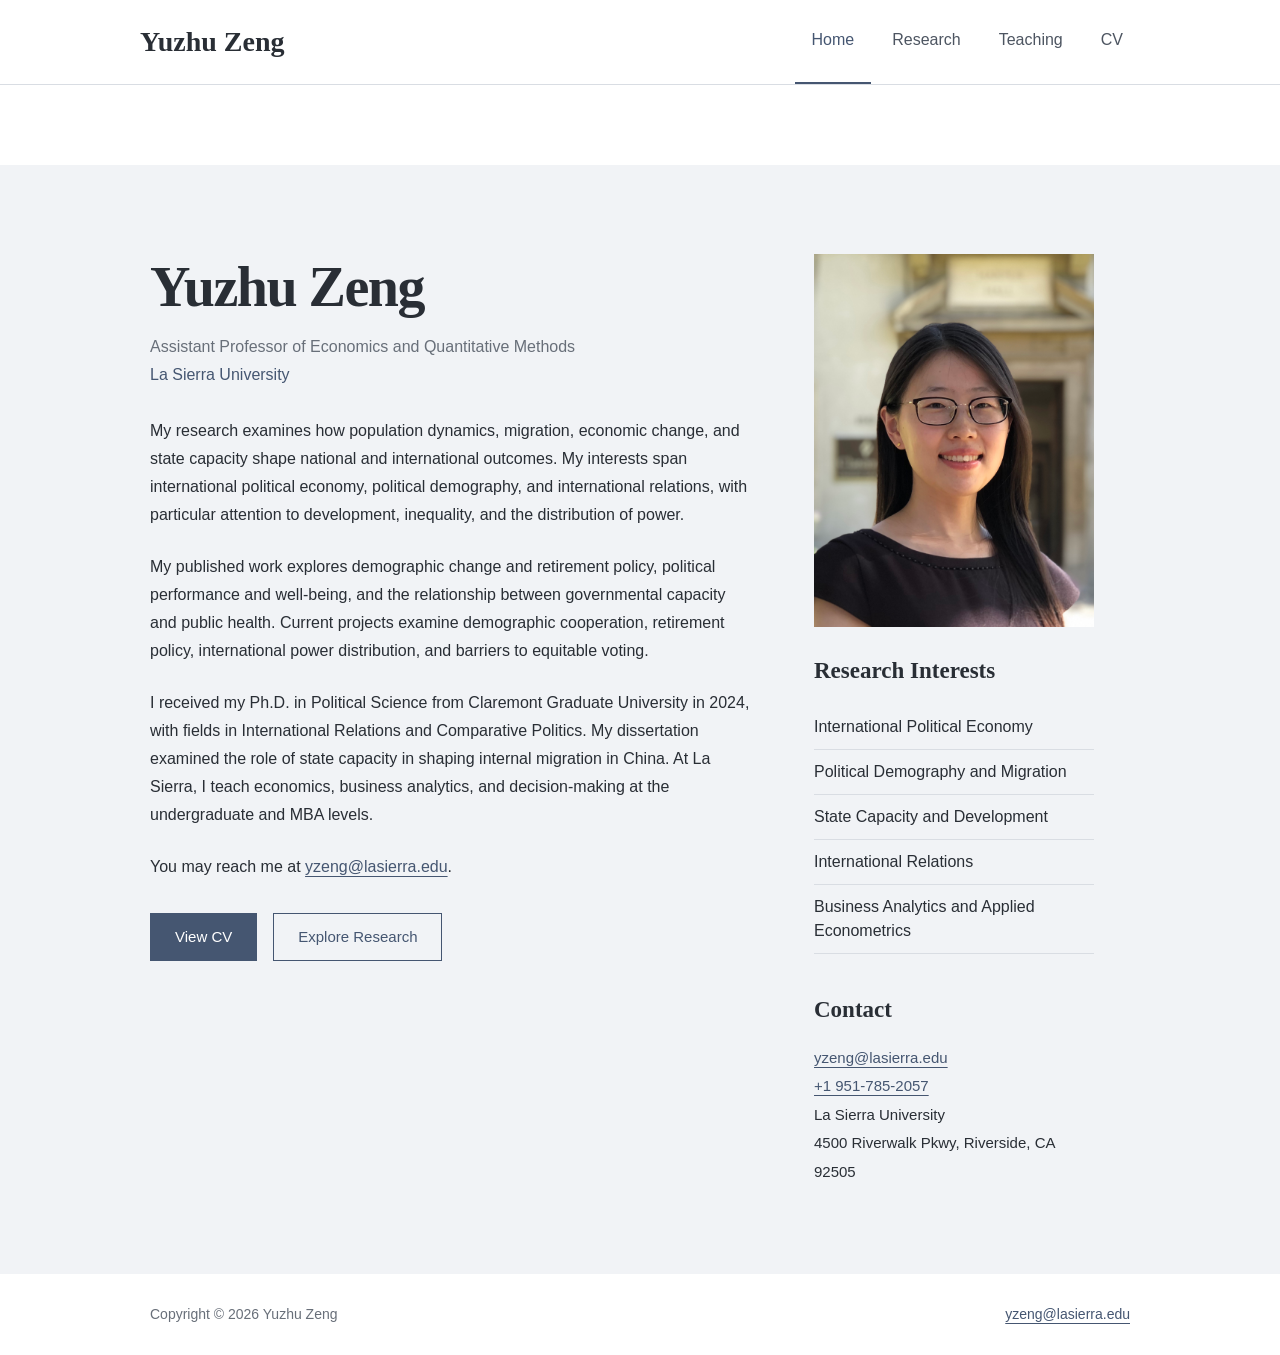
==== commit 5b068ebc: "Use lowercase and in research interests" ====
--- a/index.html
+++ b/index.html
@@ -1,2 +1,2 @@
 <!doctype html>
-<html lang="en"><head><meta charset="utf-8"><meta name="viewport" content="width=device-width, initial-scale=1"><title>Yuzhu Zeng</title><meta name="description" content="Yuzhu Zeng is an Assistant Professor of Economics and Quantitative Methods at La Sierra University, researching political economy, demography, and state capacity."><link rel="canonical" href="https://yuzhuzeng.com/"><link rel="icon" type="image/svg+xml" href="data:image/svg+xml,%3Csvg%20xmlns%3D%22http%3A%2F%2Fwww.w3.org%2F2000%2Fsvg%22%20viewBox%3D%220%200%2064%2064%22%3E%3Crect%20width%3D%2264%22%20height%3D%2264%22%20rx%3D%228%22%20fill%3D%22%23455671%22%2F%3E%3Ctext%20x%3D%2232%22%20y%3D%2244%22%20text-anchor%3D%22middle%22%20font-family%3D%22Georgia%22%20font-size%3D%2238%22%20fill%3D%22white%22%3EZ%3C%2Ftext%3E%3C%2Fsvg%3E"><link rel="stylesheet" href="styles.css"></head><body><a class="skip" href="#content">Skip to content</a><header class="header"><div class="header-inner"><a class="brand" href="./">Yuzhu Zeng</a><nav class="nav" aria-label="Main navigation"><a href="./" aria-current="page">Home</a><a href="research/">Research</a><a href="teaching/">Teaching</a><a href="cv/">CV</a></nav></div></header><main id="content"><div class="content"><div class="home-grid"><div id="about"><h1>Yuzhu Zeng</h1><p class="affiliation">Assistant Professor of Economics and Quantitative Methods<br><a href="https://lasierra.edu/">La Sierra University</a></p><p>My research examines how population dynamics, migration, economic change, and state capacity shape national and international outcomes. My interests span international political economy, political demography, and international relations, with particular attention to development, inequality, and the distribution of power.</p><p>My published work explores demographic change and retirement policy, political performance and well-being, and the relationship between governmental capacity and public health. Current projects examine demographic cooperation, retirement policy, international power distribution, and barriers to equitable voting.</p><p>I received my Ph.D. in Political Science from Claremont Graduate University in 2024, with fields in International Relations and Comparative Politics. My dissertation examined the role of state capacity in shaping internal migration in China. At La Sierra, I teach economics, business analytics, and decision-making at the undergraduate and MBA levels.</p><p>You may reach me at <a href="mailto:yzeng@lasierra.edu">yzeng@lasierra.edu</a>.</p><div class="actions"><a class="button primary" href="cv/">View CV</a><a class="button" href="research/">Explore Research</a></div></div><aside class="profile-aside"><img class="portrait" src="assets/yuzhu-zeng.jpg" alt="Yuzhu Zeng" width="300" height="340"><h2>Research Interests</h2><ul class="interest-list"><li>International Political Economy</li><li>Political Demography And Migration</li><li>State Capacity And Development</li><li>International Relations</li><li>Business Analytics And Applied Econometrics</li></ul><h2>Contact</h2><address id="contact"><a href="mailto:yzeng@lasierra.edu">yzeng@lasierra.edu</a><br><a href="tel:+19517852057">+1 951-785-2057</a><br>La Sierra University<br>4500 Riverwalk Pkwy, Riverside, CA 92505</address></aside></div></div></main><footer class="footer"><span>Copyright © 2026 Yuzhu Zeng</span><a href="mailto:yzeng@lasierra.edu">yzeng@lasierra.edu</a></footer></body></html>
+<html lang="en"><head><meta charset="utf-8"><meta name="viewport" content="width=device-width, initial-scale=1"><title>Yuzhu Zeng</title><meta name="description" content="Yuzhu Zeng is an Assistant Professor of Economics and Quantitative Methods at La Sierra University, researching political economy, demography, and state capacity."><link rel="canonical" href="https://yuzhuzeng.com/"><link rel="icon" type="image/svg+xml" href="data:image/svg+xml,%3Csvg%20xmlns%3D%22http%3A%2F%2Fwww.w3.org%2F2000%2Fsvg%22%20viewBox%3D%220%200%2064%2064%22%3E%3Crect%20width%3D%2264%22%20height%3D%2264%22%20rx%3D%228%22%20fill%3D%22%23455671%22%2F%3E%3Ctext%20x%3D%2232%22%20y%3D%2244%22%20text-anchor%3D%22middle%22%20font-family%3D%22Georgia%22%20font-size%3D%2238%22%20fill%3D%22white%22%3EZ%3C%2Ftext%3E%3C%2Fsvg%3E"><link rel="stylesheet" href="styles.css"></head><body><a class="skip" href="#content">Skip to content</a><header class="header"><div class="header-inner"><a class="brand" href="./">Yuzhu Zeng</a><nav class="nav" aria-label="Main navigation"><a href="./" aria-current="page">Home</a><a href="research/">Research</a><a href="teaching/">Teaching</a><a href="cv/">CV</a></nav></div></header><main id="content"><div class="content"><div class="home-grid"><div id="about"><h1>Yuzhu Zeng</h1><p class="affiliation">Assistant Professor of Economics and Quantitative Methods<br><a href="https://lasierra.edu/">La Sierra University</a></p><p>My research examines how population dynamics, migration, economic change, and state capacity shape national and international outcomes. My interests span international political economy, political demography, and international relations, with particular attention to development, inequality, and the distribution of power.</p><p>My published work explores demographic change and retirement policy, political performance and well-being, and the relationship between governmental capacity and public health. Current projects examine demographic cooperation, retirement policy, international power distribution, and barriers to equitable voting.</p><p>I received my Ph.D. in Political Science from Claremont Graduate University in 2024, with fields in International Relations and Comparative Politics. My dissertation examined the role of state capacity in shaping internal migration in China. At La Sierra, I teach economics, business analytics, and decision-making at the undergraduate and MBA levels.</p><p>You may reach me at <a href="mailto:yzeng@lasierra.edu">yzeng@lasierra.edu</a>.</p><div class="actions"><a class="button primary" href="cv/">View CV</a><a class="button" href="research/">Explore Research</a></div></div><aside class="profile-aside"><img class="portrait" src="assets/yuzhu-zeng.jpg" alt="Yuzhu Zeng" width="300" height="340"><h2>Research Interests</h2><ul class="interest-list"><li>International Political Economy</li><li>Political Demography and Migration</li><li>State Capacity and Development</li><li>International Relations</li><li>Business Analytics and Applied Econometrics</li></ul><h2>Contact</h2><address id="contact"><a href="mailto:yzeng@lasierra.edu">yzeng@lasierra.edu</a><br><a href="tel:+19517852057">+1 951-785-2057</a><br>La Sierra University<br>4500 Riverwalk Pkwy, Riverside, CA 92505</address></aside></div></div></main><footer class="footer"><span>Copyright © 2026 Yuzhu Zeng</span><a href="mailto:yzeng@lasierra.edu">yzeng@lasierra.edu</a></footer></body></html>
